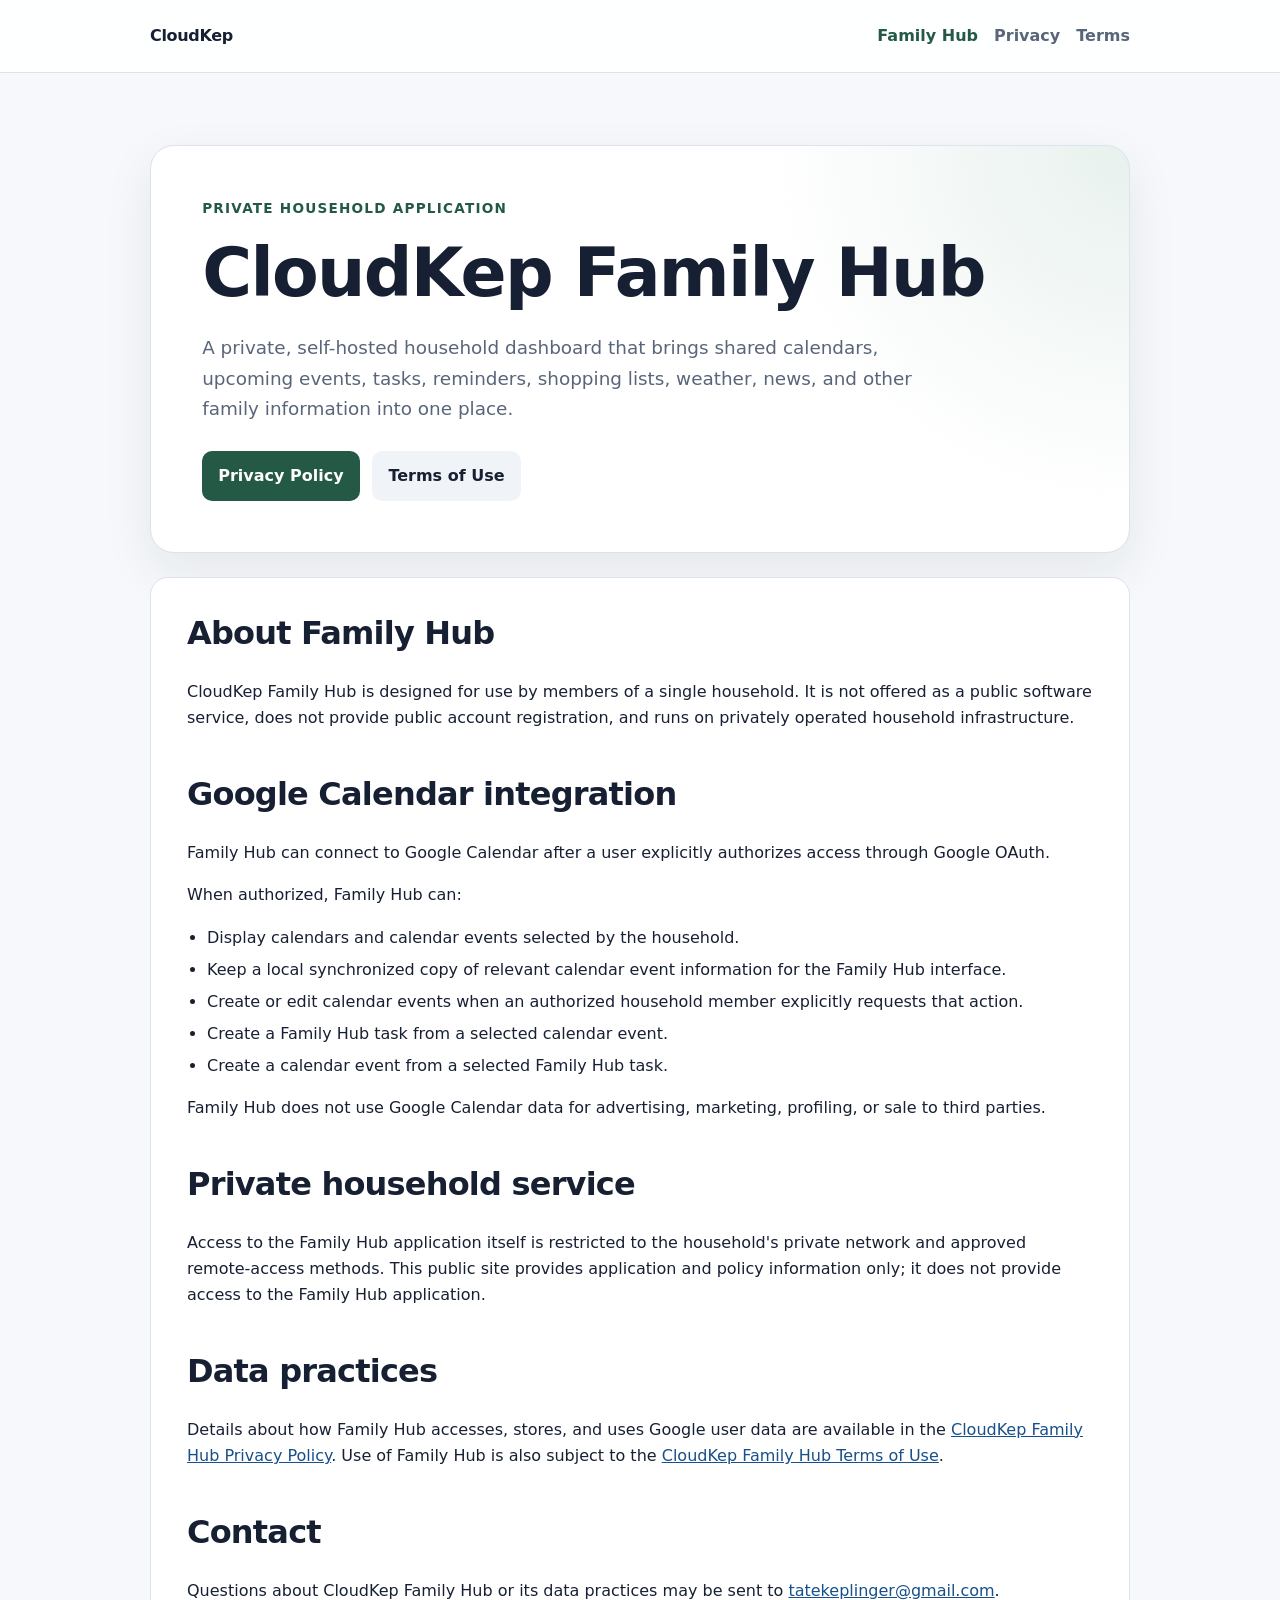
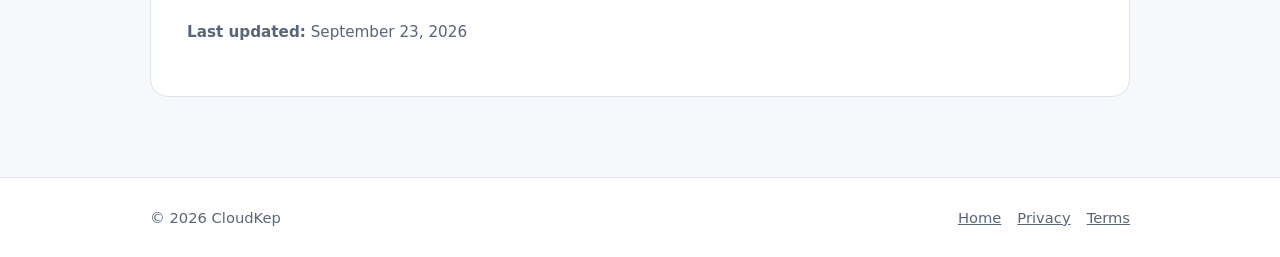
==== public/family-hub/index.html @ b5a2010f "Configure Cloudflare Workers static deployment" ====
<!doctype html>
<html lang="en">
<head>
  <meta charset="utf-8">
  <meta name="viewport" content="width=device-width, initial-scale=1">
  <title>CloudKep Family Hub</title>
  <meta name="description" content="CloudKep Family Hub is a private, self-hosted household dashboard for calendars, tasks, shopping lists, reminders, and family information.">
  <link rel="canonical" href="https://legal.cloudkep.com/family-hub/">
  <link rel="stylesheet" href="/styles.css">
</head>
<body>
<div class="site-shell">
  <header class="site-header">
    <div class="header-inner">
      <a class="brand" href="/">CloudKep</a>
      <nav class="nav" aria-label="Primary">
        <a aria-current="page" href="/family-hub/">Family Hub</a>
        <a href="/family-hub/privacy/">Privacy</a>
        <a href="/family-hub/terms/">Terms</a>
      </nav>
    </div>
  </header>
  <main class="main">
    <section class="hero">
      <p class="eyebrow">Private household application</p>
      <h1>CloudKep Family Hub</h1>
      <p class="lede">A private, self-hosted household dashboard that brings shared calendars, upcoming events, tasks, reminders, shopping lists, weather, news, and other family information into one place.</p>
      <div class="actions">
        <a class="button" href="/family-hub/privacy/">Privacy Policy</a>
        <a class="button secondary" href="/family-hub/terms/">Terms of Use</a>
      </div>
    </section>

    <section class="content-card">
      <h2>About Family Hub</h2>
      <p>CloudKep Family Hub is designed for use by members of a single household. It is not offered as a public software service, does not provide public account registration, and runs on privately operated household infrastructure.</p>

      <h2>Google Calendar integration</h2>
      <p>Family Hub can connect to Google Calendar after a user explicitly authorizes access through Google OAuth.</p>
      <p>When authorized, Family Hub can:</p>
      <ul>
        <li>Display calendars and calendar events selected by the household.</li>
        <li>Keep a local synchronized copy of relevant calendar event information for the Family Hub interface.</li>
        <li>Create or edit calendar events when an authorized household member explicitly requests that action.</li>
        <li>Create a Family Hub task from a selected calendar event.</li>
        <li>Create a calendar event from a selected Family Hub task.</li>
      </ul>
      <p>Family Hub does not use Google Calendar data for advertising, marketing, profiling, or sale to third parties.</p>

      <h2>Private household service</h2>
      <p>Access to the Family Hub application itself is restricted to the household's private network and approved remote-access methods. This public site provides application and policy information only; it does not provide access to the Family Hub application.</p>

      <h2>Data practices</h2>
      <p>Details about how Family Hub accesses, stores, and uses Google user data are available in the <a href="/family-hub/privacy/">CloudKep Family Hub Privacy Policy</a>. Use of Family Hub is also subject to the <a href="/family-hub/terms/">CloudKep Family Hub Terms of Use</a>.</p>

      <h2>Contact</h2>
      <p>Questions about CloudKep Family Hub or its data practices may be sent to <a href="mailto:tatekeplinger@gmail.com">tatekeplinger@gmail.com</a>.</p>
      <p class="meta"><strong>Last updated:</strong> September 23, 2026</p>
    </section>
  </main>
  <footer class="site-footer">
    <div class="footer-inner">
      <span>© 2026 CloudKep</span>
      <div class="footer-links">
        <a href="/family-hub/">Home</a>
        <a href="/family-hub/privacy/">Privacy</a>
        <a href="/family-hub/terms/">Terms</a>
      </div>
    </div>
  </footer>
</div>
</body>
</html>
---- styles.css ----
:root {
  color-scheme: light;
  --bg: #f6f8fb;
  --surface: #ffffff;
  --surface-muted: #f0f4f8;
  --text: #172033;
  --muted: #596579;
  --line: #dce3ec;
  --brand: #245a45;
  --brand-soft: #e8f1ed;
  --link: #174f8a;
  --shadow: 0 18px 50px rgba(23, 32, 51, 0.08);
  font-family: Inter, ui-sans-serif, system-ui, -apple-system, BlinkMacSystemFont, "Segoe UI", sans-serif;
}

* { box-sizing: border-box; }

html { scroll-behavior: smooth; }

body {
  margin: 0;
  background: var(--bg);
  color: var(--text);
  line-height: 1.65;
}

a { color: var(--link); }

a:hover { text-decoration-thickness: 2px; }

.site-shell {
  min-height: 100vh;
  display: flex;
  flex-direction: column;
}

.site-header {
  border-bottom: 1px solid var(--line);
  background: rgba(255, 255, 255, 0.94);
}

.header-inner,
.main,
.footer-inner {
  width: min(100% - 2rem, 980px);
  margin-inline: auto;
}

.header-inner {
  min-height: 72px;
  display: flex;
  align-items: center;
  justify-content: space-between;
  gap: 1.25rem;
}

.brand {
  color: var(--text);
  font-weight: 750;
  letter-spacing: -0.02em;
  text-decoration: none;
}

.nav {
  display: flex;
  gap: 1rem;
  flex-wrap: wrap;
  justify-content: flex-end;
}

.nav a {
  color: var(--muted);
  text-decoration: none;
  font-weight: 600;
}

.nav a[aria-current="page"] { color: var(--brand); }

.main {
  flex: 1;
  padding-block: 4.5rem 5rem;
}

.hero {
  padding: clamp(1.75rem, 4vw, 3.5rem);
  border: 1px solid var(--line);
  border-radius: 24px;
  background:
    radial-gradient(circle at top right, var(--brand-soft), transparent 34%),
    var(--surface);
  box-shadow: var(--shadow);
}

.eyebrow {
  margin: 0 0 0.8rem;
  color: var(--brand);
  font-size: 0.85rem;
  font-weight: 800;
  letter-spacing: 0.09em;
  text-transform: uppercase;
}

h1, h2, h3 {
  line-height: 1.2;
  letter-spacing: -0.025em;
}

h1 {
  margin: 0;
  font-size: clamp(2.2rem, 7vw, 4.25rem);
}

h2 {
  margin-top: 2.7rem;
  font-size: clamp(1.45rem, 4vw, 2rem);
}

h3 { margin-top: 2rem; }

.lede {
  max-width: 760px;
  margin: 1.2rem 0 0;
  color: var(--muted);
  font-size: 1.15rem;
}

.actions {
  display: flex;
  gap: 0.8rem;
  flex-wrap: wrap;
  margin-top: 1.7rem;
}

.button {
  display: inline-block;
  padding: 0.72rem 1rem;
  border-radius: 10px;
  background: var(--brand);
  color: #fff;
  text-decoration: none;
  font-weight: 700;
}

.button.secondary {
  background: var(--surface-muted);
  color: var(--text);
}

.content-card {
  margin-top: 1.5rem;
  padding: clamp(1.4rem, 3vw, 2.25rem);
  border: 1px solid var(--line);
  border-radius: 18px;
  background: var(--surface);
}

.content-card > :first-child { margin-top: 0; }

.callout {
  padding: 1rem 1.2rem;
  border-left: 4px solid var(--brand);
  border-radius: 8px;
  background: var(--brand-soft);
}

.meta {
  color: var(--muted);
  font-size: 0.95rem;
}

ul { padding-left: 1.25rem; }

li + li { margin-top: 0.35rem; }

.site-footer {
  border-top: 1px solid var(--line);
  background: var(--surface);
}

.footer-inner {
  padding-block: 1.7rem;
  display: flex;
  gap: 1rem 2rem;
  align-items: center;
  justify-content: space-between;
  flex-wrap: wrap;
  color: var(--muted);
  font-size: 0.92rem;
}

.footer-links {
  display: flex;
  gap: 1rem;
  flex-wrap: wrap;
}

.footer-links a { color: var(--muted); }

@media (max-width: 640px) {
  .header-inner {
    padding-block: 0.9rem;
    align-items: flex-start;
    flex-direction: column;
  }

  .nav { justify-content: flex-start; }

  .main { padding-top: 2rem; }
}
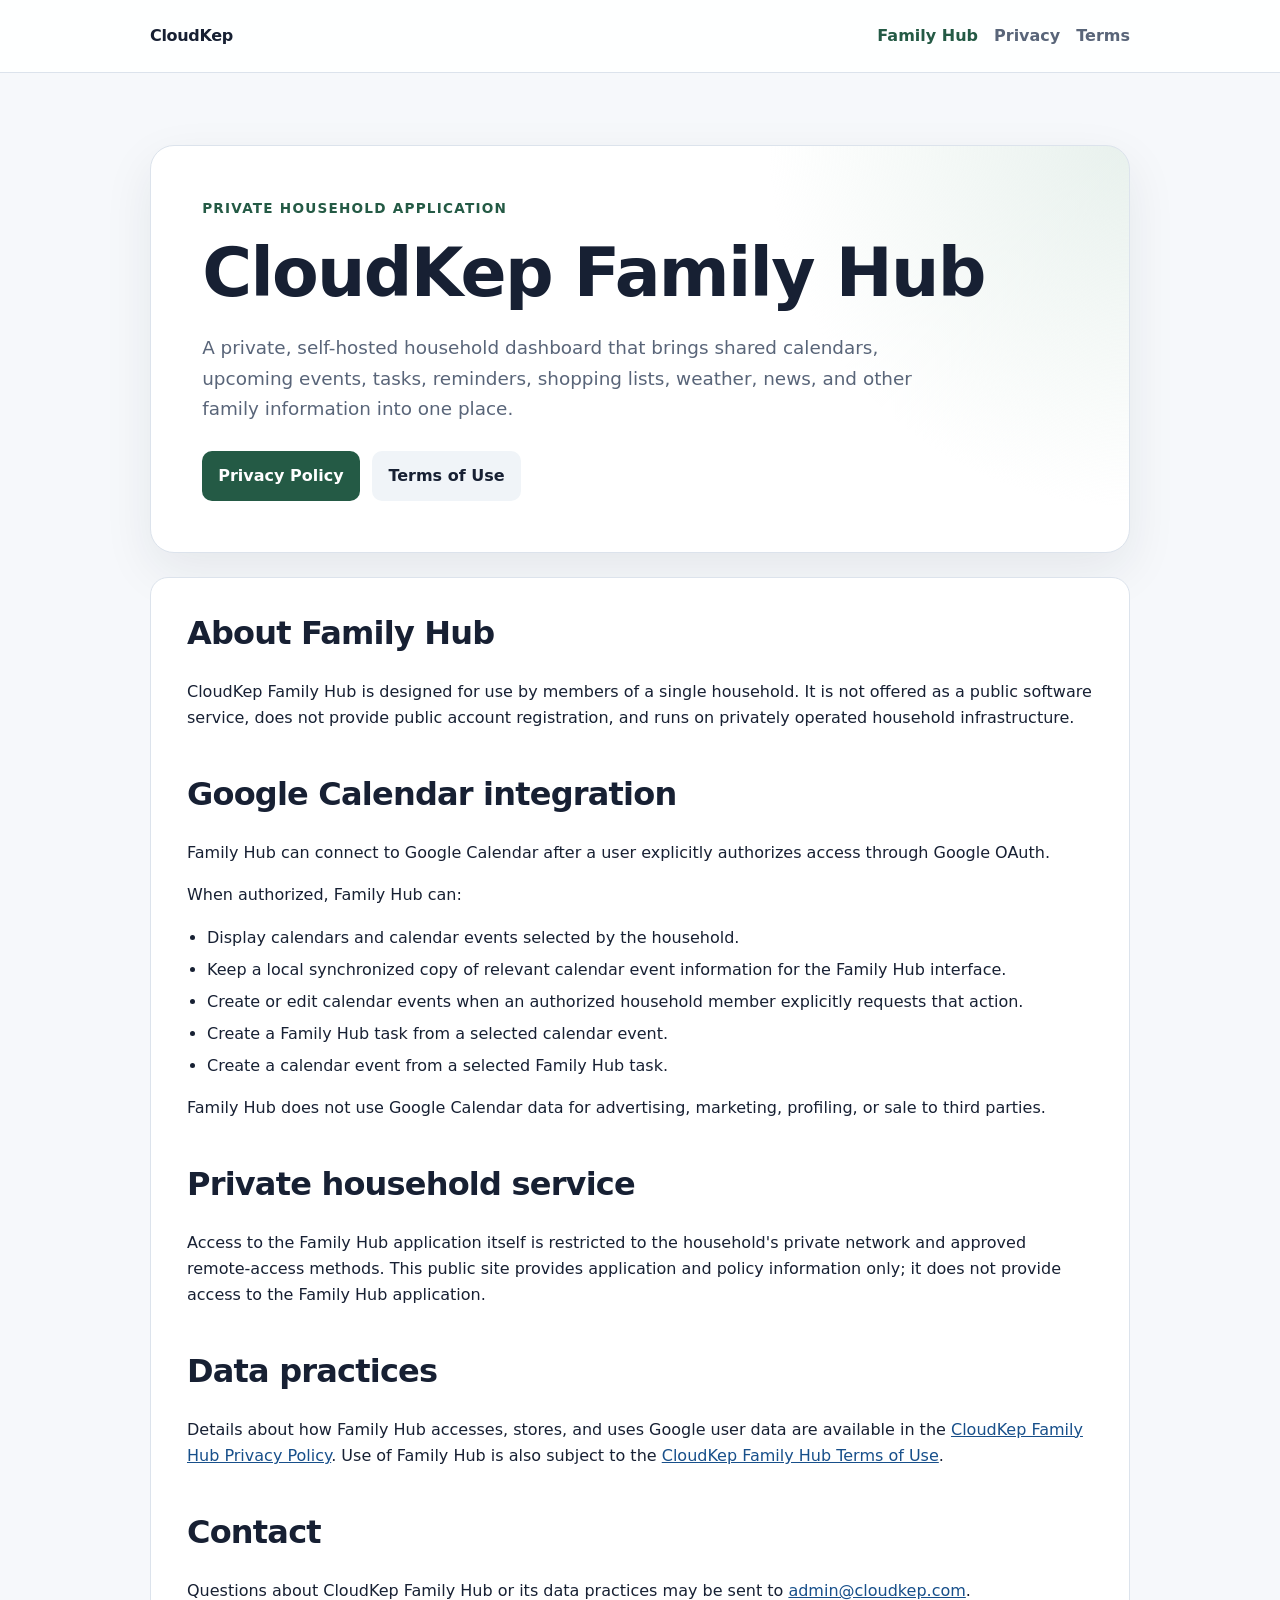
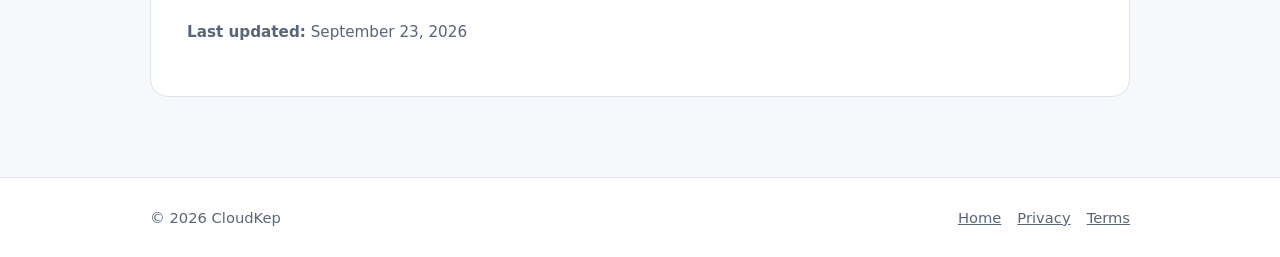
==== commit 491eae7d: "Use CloudKep admin contact email" ====
--- a/public/family-hub/index.html
+++ b/public/family-hub/index.html
@@ -54,7 +54,7 @@
       <p>Details about how Family Hub accesses, stores, and uses Google user data are available in the <a href="/family-hub/privacy/">CloudKep Family Hub Privacy Policy</a>. Use of Family Hub is also subject to the <a href="/family-hub/terms/">CloudKep Family Hub Terms of Use</a>.</p>
 
       <h2>Contact</h2>
-      <p>Questions about CloudKep Family Hub or its data practices may be sent to <a href="mailto:tatekeplinger@gmail.com">tatekeplinger@gmail.com</a>.</p>
+      <p>Questions about CloudKep Family Hub or its data practices may be sent to <a href="mailto:admin@cloudkep.com">admin@cloudkep.com</a>.</p>
       <p class="meta"><strong>Last updated:</strong> September 23, 2026</p>
     </section>
   </main>
